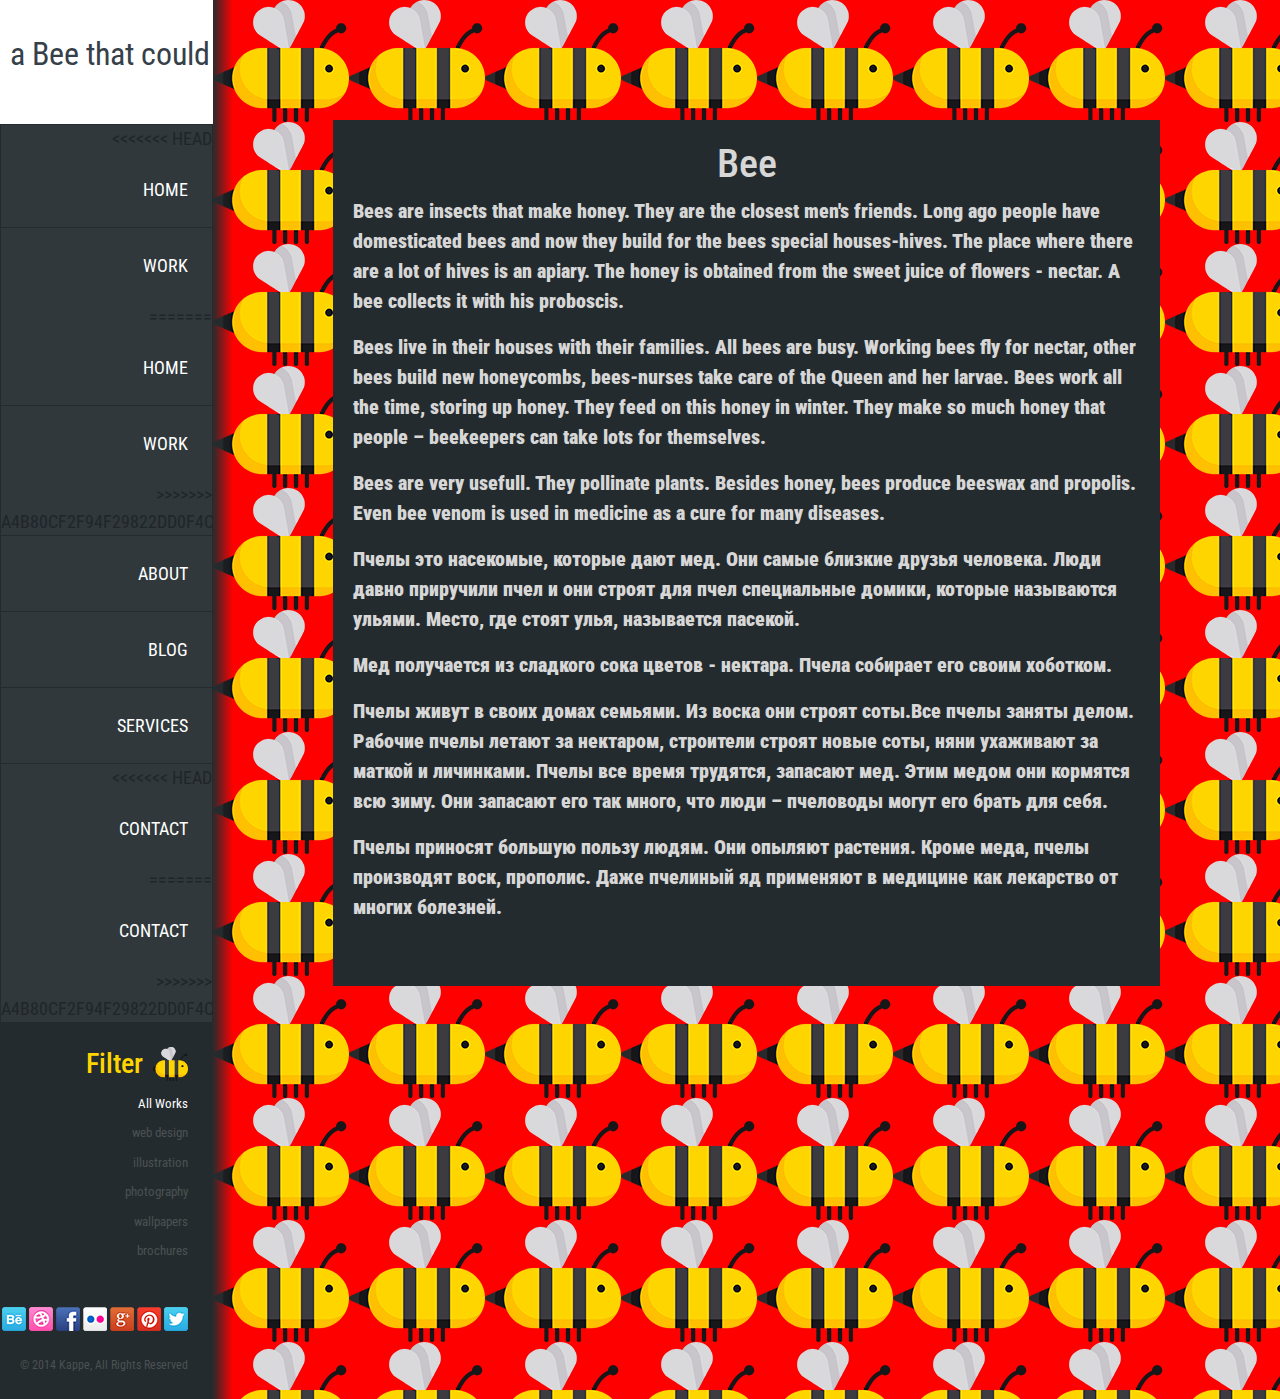
==== page_bee/src/index.html @ 27a70607 "попытка 2" ====
<!DOCTYPE html>
<html lang="en">
<head>
	<meta charset="UTF-8">
	<title>Document</title>
	<!-- google font-family Roboto Condensed -->
	<link href="https://fonts.googleapis.com/css?family=Roboto+Condensed:400,700&display=swap&subset=cyrillic" rel="stylesheet">
	<link rel="stylesheet" href="css/bootstrap.css">
	<link rel="stylesheet" href="css/main.css">
	
</head>
<body>
	<div class="container-fluid">
		<div class="row">
			<div class="col-lg-2 col-sm-4 d-none d-sm-block p-0">
				<div class="header">
					 a Bee that could
				</div>
				<div class="colorrrrrr"></div>
				<!-- left-side-menu -->
				<div class="menu">
				<ul class="p-0 m-0">
					<li>
<<<<<<< HEAD
						<div class="menu-btn"><a href="index.html">Home</a></div>
					</li>
					<li>
						<div class="menu-btn"><a href="workpage.html">Work</a></div>
=======
						<div class="menu-btn"><a href="https://davidfox15.github.io/new-repos/page_bee/src/index.html">Home</a></div>
					</li>
					<li>
						<div class="menu-btn"><a href="https://davidfox15.github.io/new-repos/page_bee/src/WorkPage.html">Work</a></div>
>>>>>>> a4b80cf2f94f29822dd0f4cf9cc70dcbf97d7f6b
					</li>
					<li>
						<div class="menu-btn"><a href="#">About</a></div>
					</li>
					<li>
						<div class="menu-btn"><a href="#">Blog</a></div>
					</li>
					<li>
						<div class="menu-btn"><a href="#">Services</a></div>
					</li>
					<li>
<<<<<<< HEAD
						<div class="menu-btn"><a href="contactspage.html">Contact</a></div>
=======
						<div class="menu-btn"><a href="https://davidfox15.github.io/new-repos/page_bee/src/ContactsPage.html">Contact</a></div>
>>>>>>> a4b80cf2f94f29822dd0f4cf9cc70dcbf97d7f6b
					</li>
				</ul>
				</div>
				<div class="mini-menu">
					<div class="mini-menu-logo"><h3>Filter</h3></div>
					<ul>
						<li>All Works</li>
						<li><a href="#">web design</a></li>
						<li><a href="#">illustration</a></li>
						<li><a href="#">photography</a></li>
						<li><a href="#">wallpapers</a></li>
						<li><a href="#">brochures</a></li>
					</ul>	
				</div>
				<!-- /.mini-menu -->
					<div class="footer-inf">
						<div class="icon-pic">
							<img src="img/icon1.png" alt="1">
							<img src="img/icon2.png" alt="2">
							<img src="img/icon3.png" alt="3">
							<img src="img/icon4.png" alt="4">
							<img src="img/icon5.png" alt="5">
							<img src="img/icon6.png" alt="6">
							<img src="img/icon7.png" alt="">
						</div>
						<span>© 2014 Kappe, All Rights Reserved</span>
					</div>
			</div>
			<!-- /.col-xl-2 -->
			<div class="col-lg-10 col-sm-8 col-xs-12 p-0">
				<!-- shadow for left-seidr-menu -->
				<div class="menu-shadow"></div>
				<div class="colorrrrrr"></div>
				<div class="beree">
				<div class="center-block">
					<h1>Bee</h1>
					<p>Bees are insects that make honey. They are the closest men's friends. Long ago people have domesticated bees and now they build for the bees special houses-hives. The place where there are a lot of hives is an apiary.
						The honey is obtained from the sweet juice of flowers - nectar. A bee collects it with his proboscis.</p>

           <p>Bees live in their houses with their families. All bees are busy. Working bees fly for nectar, other bees build new honeycombs, bees-nurses take care of the Queen and her larvae. Bees work all the time, storing up honey. They feed on this honey in winter. They make so much honey that people – beekeepers can take lots for themselves.</p>
           <p>Bees are very usefull.  They pollinate plants. Besides honey, bees produce beeswax and propolis. Even bee venom is used in medicine as a cure for many diseases.</p>   
            
					 <p>Пчелы это насекомые, которые дают мед. Они самые близкие друзья человека. Люди давно приручили пчел и они строят для пчел специальные домики, которые называются ульями. Место, где стоят улья, называется пасекой.</p>
					 <p>Мед получается из сладкого сока цветов - нектара. Пчела собирает его своим хоботком.</p>
					 <p>Пчелы живут в своих домах семьями. Из воска они строят соты.Все пчелы заняты делом. Рабочие пчелы летают за нектаром, строители строят новые соты, няни ухаживают за маткой и личинками. Пчелы все время трудятся, запасают мед. Этим медом они кормятся всю зиму. Они запасают его так много, что люди – пчеловоды могут его брать для себя. </p>
					 <p>Пчелы приносят большую пользу людям. Они опыляют растения. Кроме меда, пчелы производят воск, прополис. Даже пчелиный яд применяют в медицине как лекарство от многих болезней.</p>
				</div>
			</div>
			</>
			<!-- /.col-xl-10 -->

		</div>
	</div>
</body>
</html>
---- page_bee/src/css/main.css ----
html,
body {
  font-family: 'Roboto Condensed', sans-serif;
  background-color: #242b2e;
}
.menu-shadow {
  height: 100%;
  width: 20px;
  background: linear-gradient(to right, rgba(36, 43, 46, 0.9) 8%, rgba(36, 43, 46, 0));
  box-shadow: none;
  position: absolute;
}
.beree {
  background: red url('../img/bee.png');
  height: 100%;
  width: 100%;
  display: flex;
  justify-content: center;
  align-items: baseline;
}
.center-block {
  background-color: #242b2e;
  color: #d7d7d7;
  width: 100%;
  margin: 120px ;
  padding: 20px;
  padding-bottom: 48px;
  font-weight: 900;
  font-size: 20px;
}
.center-block h1 {
  text-align: center;
}
#bee_work h1 {
  background-color: #242b2e;
  color: white;
  font-weight: bold;
  font-size: 100px;
  text-align: center;
  margin-bottom: 20px;
}
#GoogleMap {
  display: flex;
  justify-content: center;
}
.header {
  background-color: white;
  font-size: 32px;
  font-weight: 400;
  color: #364048;
  text-align: center;
  padding-top: 30px;
  padding-bottom: 46px;
}
.menu {
  font-size: 18px;
  text-transform: uppercase;
  background-color: #242b2e;
}
.menu li {
  margin: 1px;
  margin-bottom: 0px;
  text-align: right;
  list-style: none;
  background-color: #30383c;
}
.menu li:hover {
  background-color: #fec000;
}
.menu a {
  padding: 24px;
  display: block;
  color: white;
}
.menu a:hover {
  text-decoration: none;
  color: white;
}
.mini-menu {
  background-color: #242b2e;
  text-align: right;
  padding: 25px;
  font-size: 13px;
}
.mini-menu-logo {
  background-image: url("../img/bee.png");
  background-size: contain;
  background-repeat: no-repeat;
  background-position: right;
}
.mini-menu-logo h3 {
  padding-right: 45px;
  color: #ffd500;
}
.mini-menu li {
  padding: 5px 0;
  list-style: none;
}
.mini-menu li:first-child {
  color: white;
}
.mini-menu a {
  color: #4b5153;
}
.mini-menu a:hover {
  text-decoration: none;
  color: #ffd500;
}
.footer-inf {
  width: 100%;
  text-align: right;
  padding-right: 25px;
  background-color: #242b2e;
  border-top: 1px solid dark;
  color: white;
  font-size: 12px;
}
.footer-inf span {
  color: #4b5153;
  display: block;
  margin-top: 25px;
  padding-bottom: 25px;
}
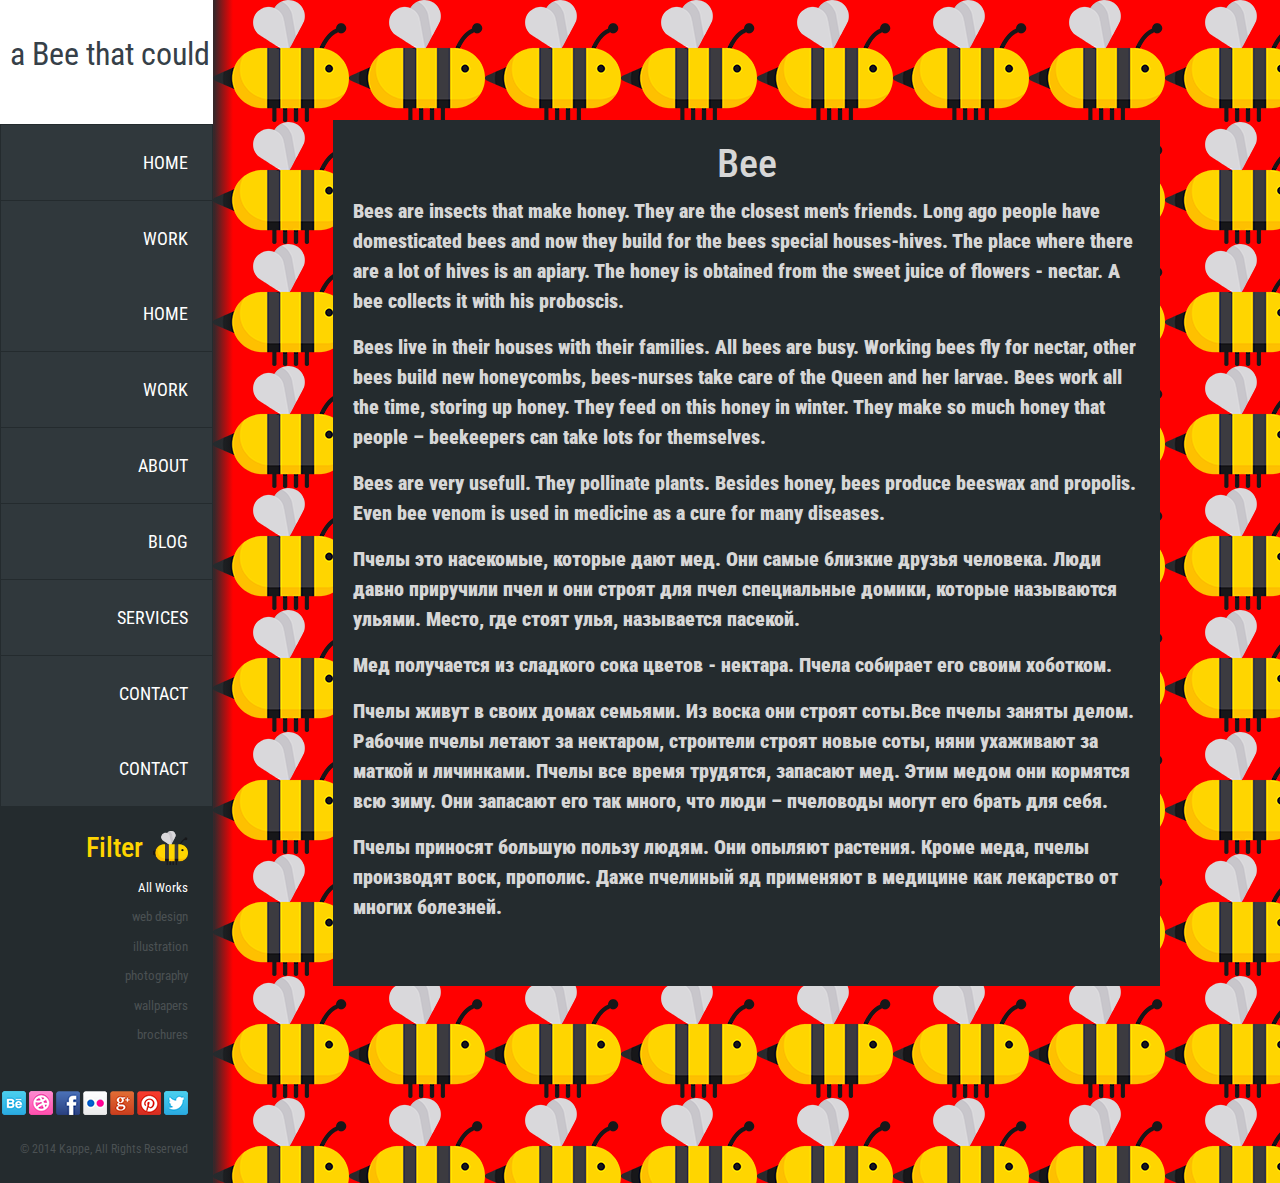
==== commit f87396e5: "исправил символы" ====
--- a/page_bee/src/index.html
+++ b/page_bee/src/index.html
@@ -21,17 +21,14 @@
 				<div class="menu">
 				<ul class="p-0 m-0">
 					<li>
-<<<<<<< HEAD
 						<div class="menu-btn"><a href="index.html">Home</a></div>
 					</li>
 					<li>
 						<div class="menu-btn"><a href="workpage.html">Work</a></div>
-=======
 						<div class="menu-btn"><a href="https://davidfox15.github.io/new-repos/page_bee/src/index.html">Home</a></div>
 					</li>
 					<li>
 						<div class="menu-btn"><a href="https://davidfox15.github.io/new-repos/page_bee/src/WorkPage.html">Work</a></div>
->>>>>>> a4b80cf2f94f29822dd0f4cf9cc70dcbf97d7f6b
 					</li>
 					<li>
 						<div class="menu-btn"><a href="#">About</a></div>
@@ -43,11 +40,8 @@
 						<div class="menu-btn"><a href="#">Services</a></div>
 					</li>
 					<li>
-<<<<<<< HEAD
 						<div class="menu-btn"><a href="contactspage.html">Contact</a></div>
-=======
 						<div class="menu-btn"><a href="https://davidfox15.github.io/new-repos/page_bee/src/ContactsPage.html">Contact</a></div>
->>>>>>> a4b80cf2f94f29822dd0f4cf9cc70dcbf97d7f6b
 					</li>
 				</ul>
 				</div>
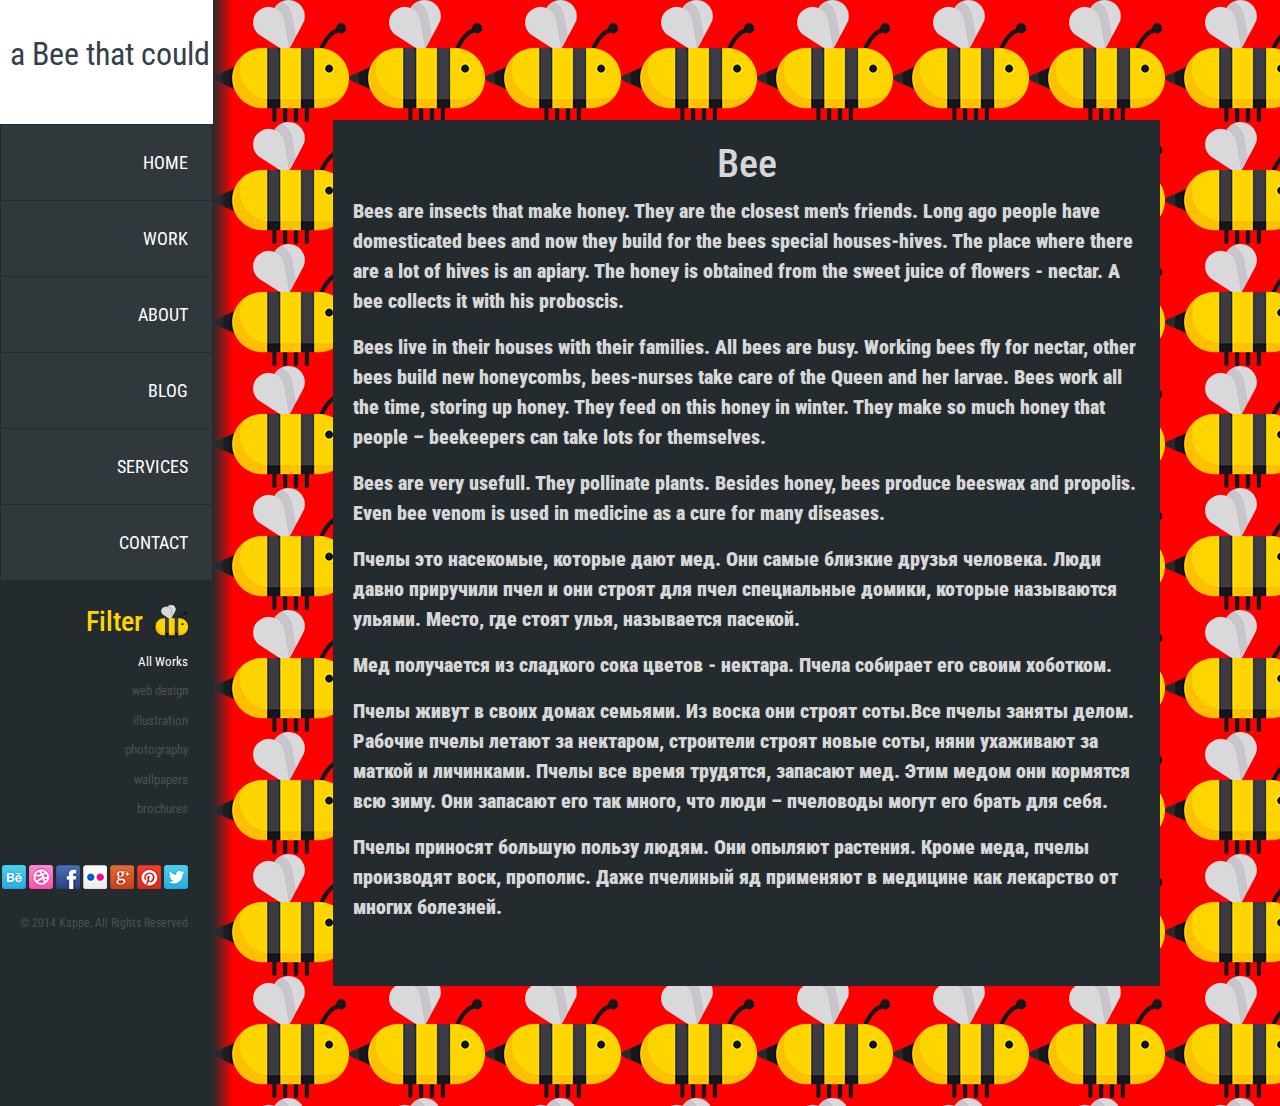
==== commit 9baefe74: "еще раз исправил" ====
--- a/page_bee/src/index.html
+++ b/page_bee/src/index.html
@@ -19,32 +19,27 @@
 				<div class="colorrrrrr"></div>
 				<!-- left-side-menu -->
 				<div class="menu">
-				<ul class="p-0 m-0">
-					<li>
-						<div class="menu-btn"><a href="index.html">Home</a></div>
-					</li>
-					<li>
-						<div class="menu-btn"><a href="workpage.html">Work</a></div>
-						<div class="menu-btn"><a href="https://davidfox15.github.io/new-repos/page_bee/src/index.html">Home</a></div>
-					</li>
-					<li>
-						<div class="menu-btn"><a href="https://davidfox15.github.io/new-repos/page_bee/src/WorkPage.html">Work</a></div>
-					</li>
-					<li>
-						<div class="menu-btn"><a href="#">About</a></div>
-					</li>
-					<li>
-						<div class="menu-btn"><a href="#">Blog</a></div>
-					</li>
-					<li>
-						<div class="menu-btn"><a href="#">Services</a></div>
-					</li>
-					<li>
-						<div class="menu-btn"><a href="contactspage.html">Contact</a></div>
-						<div class="menu-btn"><a href="https://davidfox15.github.io/new-repos/page_bee/src/ContactsPage.html">Contact</a></div>
-					</li>
-				</ul>
-				</div>
+					<ul class="p-0 m-0">
+						<li>
+							<div class="menu-btn"><a href="index.html">Home</a></div>
+						</li>
+						<li>
+							<div class="menu-btn"><a href="workpage.html">Work</a></div>
+						</li>
+						<li>
+							<div class="menu-btn"><a href="#">About</a></div>
+						</li>
+						<li>
+							<div class="menu-btn"><a href="#">Blog</a></div>
+						</li>
+						<li>
+							<div class="menu-btn"><a href="#">Services</a></div>
+						</li>
+						<li>
+							<div class="menu-btn"><a href="contactspage.html">Contact</a></div>
+						</li>
+					</ul>
+					</div>
 				<div class="mini-menu">
 					<div class="mini-menu-logo"><h3>Filter</h3></div>
 					<ul>
